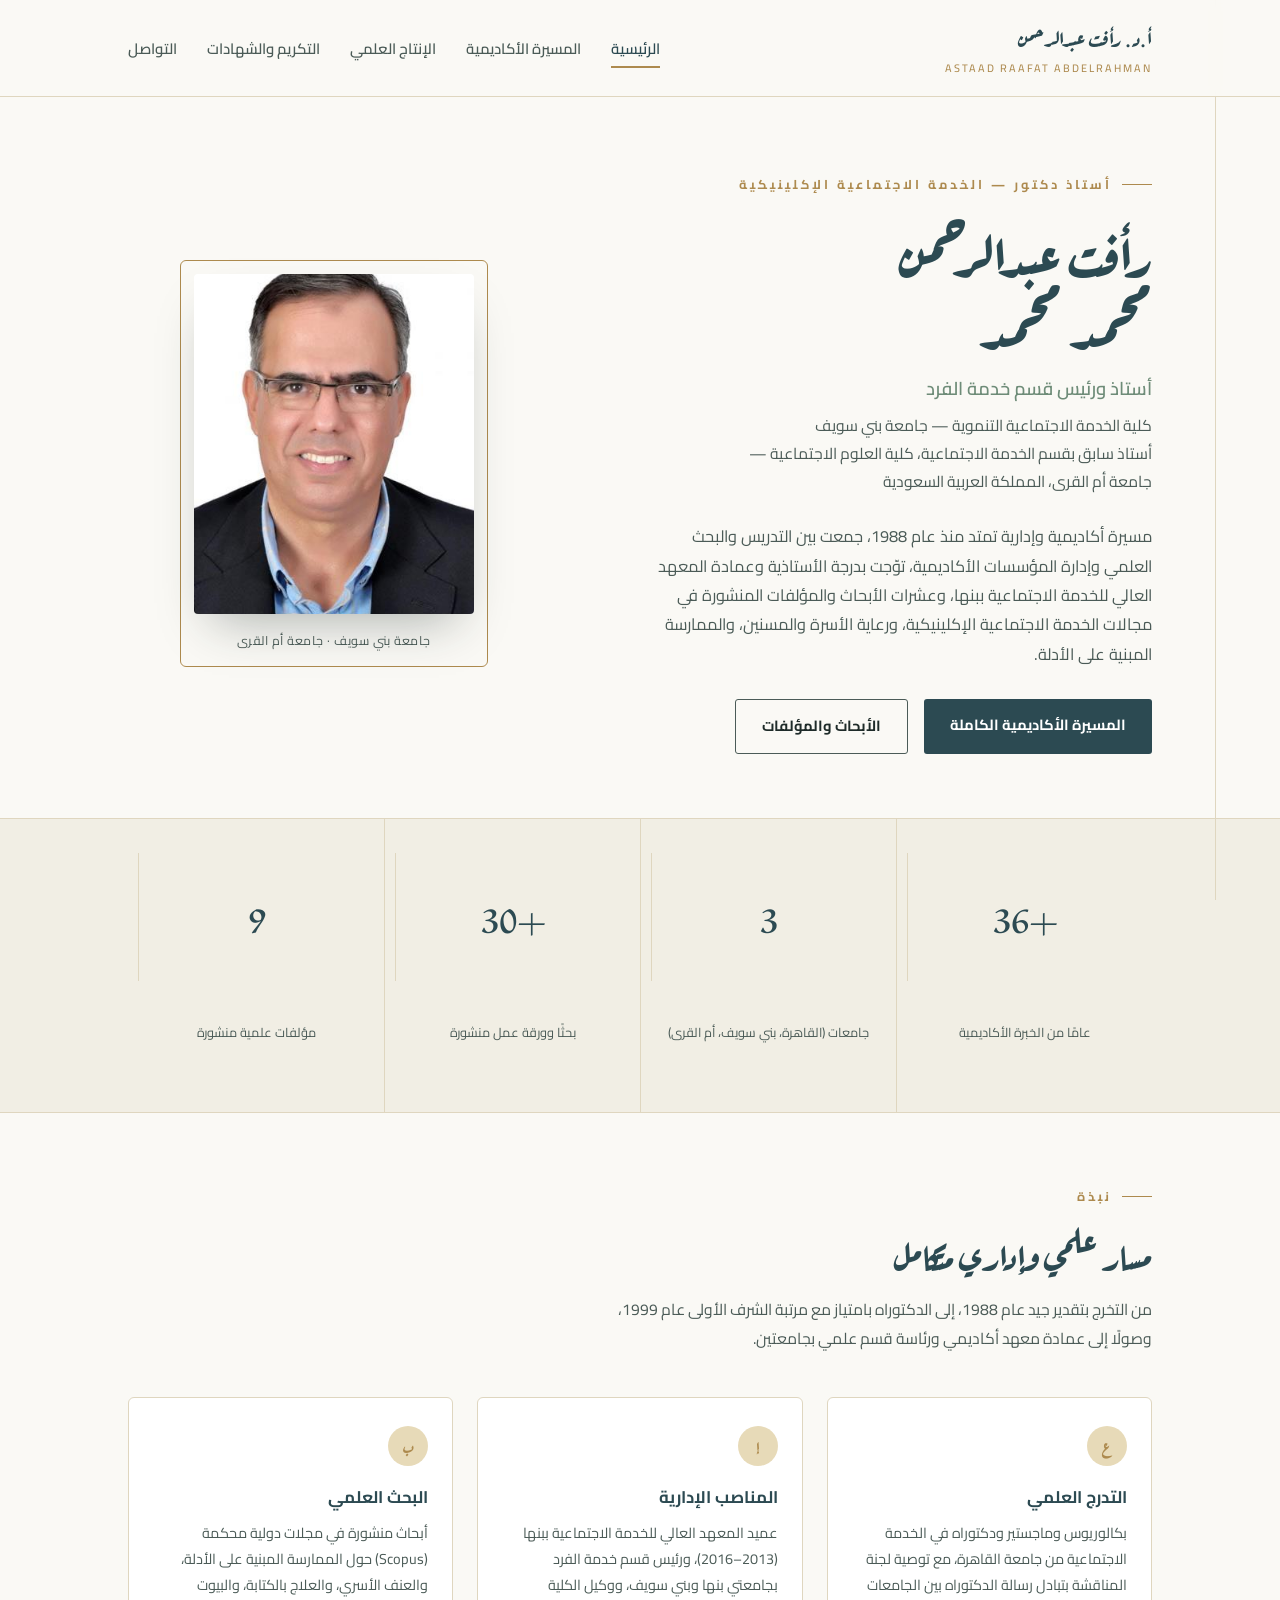
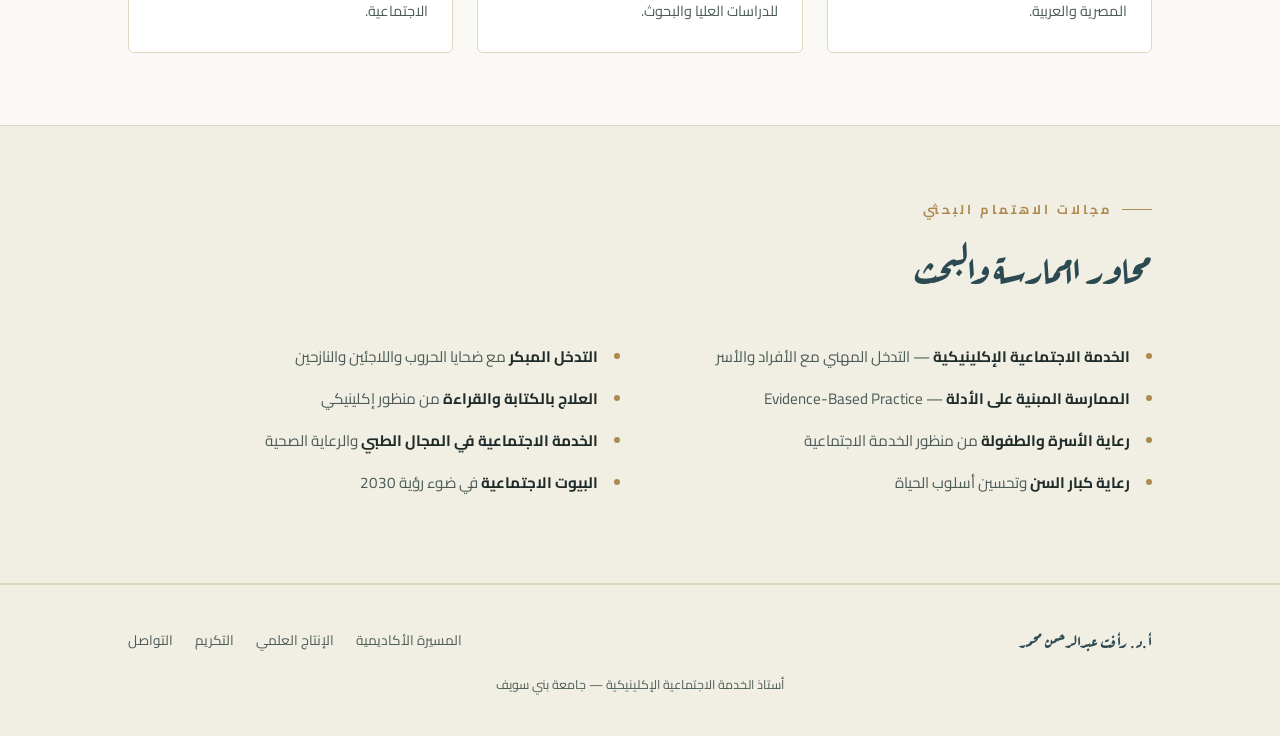
==== index.html @ 3a81be27 "Add files via upload" ====
<!DOCTYPE html>
<html lang="ar" dir="rtl">
<head>
<meta charset="UTF-8">
<meta name="viewport" content="width=device-width, initial-scale=1.0">
<title>أ.د. رأفت عبدالرحمن محمد | أستاذ الخدمة الاجتماعية الإكلينيكية</title>
<meta name="description" content="الموقع الأكاديمي الرسمي للأستاذ الدكتور رأفت عبدالرحمن محمد محمد، أستاذ الخدمة الاجتماعية الإكلينيكية بجامعة بني سويف، وأستاذ سابق بجامعة أم القرى. سيرة ذاتية، أبحاث علمية منشورة، ومؤلفات في مجال الخدمة الاجتماعية.">
<link rel="stylesheet" href="assets/style.css">
</head>
<body>
<div class="paper-rule"></div>

<header>
  <div class="nav-inner">
    <a href="index.html" class="brand">أ.د. رأفت عبدالرحمن<small>ASTAAD RAAFAT ABDELRAHMAN</small></a>
    <nav>
      <ul>
        <li><a href="index.html" class="active">الرئيسية</a></li>
        <li><a href="career.html">المسيرة الأكاديمية</a></li>
        <li><a href="publications.html">الإنتاج العلمي</a></li>
        <li><a href="honors.html">التكريم والشهادات</a></li>
        <li><a href="contact.html">التواصل</a></li>
      </ul>
    </nav>
  </div>
</header>

<main>
  <section class="hero">
    <div class="wrap hero-grid">
      <div>
        <div class="eyebrow">أستاذ دكتور — الخدمة الاجتماعية الإكلينيكية</div>
        <h1>رأفت عبدالرحمن<br>محمد محمد</h1>
        <div class="role">أستاذ ورئيس قسم خدمة الفرد</div>
        <div class="affil">كلية الخدمة الاجتماعية التنموية — جامعة بني سويف<br>أستاذ سابق بقسم الخدمة الاجتماعية، كلية العلوم الاجتماعية — جامعة أم القرى، المملكة العربية السعودية</div>
        <p class="bio">
          مسيرة أكاديمية وإدارية تمتد منذ عام 1988، جمعت بين التدريس والبحث العلمي وإدارة المؤسسات الأكاديمية،
          توّجت بدرجة الأستاذية وعمادة المعهد العالي للخدمة الاجتماعية ببنها، وعشرات الأبحاث والمؤلفات المنشورة
          في مجالات الخدمة الاجتماعية الإكلينيكية، ورعاية الأسرة والمسنين، والممارسة المبنية على الأدلة.
        </p>
        <div class="btn-row">
          <a href="career.html" class="btn btn-primary">المسيرة الأكاديمية الكاملة</a>
          <a href="publications.html" class="btn btn-outline">الأبحاث والمؤلفات</a>
        </div>
      </div>
      <div class="portrait-frame">
        <div class="ring"></div>
        <img src="assets/profile.jpg" alt="الأستاذ الدكتور رأفت عبدالرحمن محمد محمد">
        <div class="portrait-cap">جامعة بني سويف · جامعة أم القرى</div>
      </div>
    </div>
  </section>

  <div class="stat-strip">
    <div class="wrap stat-grid">
      <div><div class="stat-num">+36</div><div class="stat-label">عامًا من الخبرة الأكاديمية</div></div>
      <div><div class="stat-num">3</div><div class="stat-label">جامعات (القاهرة، بني سويف، أم القرى)</div></div>
      <div><div class="stat-num">+30</div><div class="stat-label">بحثًا وورقة عمل منشورة</div></div>
      <div><div class="stat-num">9</div><div class="stat-label">مؤلفات علمية منشورة</div></div>
    </div>
  </div>

  <section>
    <div class="wrap">
      <div class="section-head">
        <div class="eyebrow">نبذة</div>
        <h2>مسار علمي وإداري متكامل</h2>
        <p>من التخرج بتقدير جيد عام 1988، إلى الدكتوراه بامتياز مع مرتبة الشرف الأولى عام 1999، وصولًا إلى عمادة معهد أكاديمي ورئاسة قسم علمي بجامعتين.</p>
      </div>
      <div class="card-grid">
        <div class="card">
          <div class="icon">ع</div>
          <h3>التدرج العلمي</h3>
          <p>بكالوريوس وماجستير ودكتوراه في الخدمة الاجتماعية من جامعة القاهرة، مع توصية لجنة المناقشة بتبادل رسالة الدكتوراه بين الجامعات المصرية والعربية.</p>
        </div>
        <div class="card">
          <div class="icon">إ</div>
          <h3>المناصب الإدارية</h3>
          <p>عميد المعهد العالي للخدمة الاجتماعية ببنها (2013–2016)، ورئيس قسم خدمة الفرد بجامعتي بنها وبني سويف، ووكيل الكلية للدراسات العليا والبحوث.</p>
        </div>
        <div class="card">
          <div class="icon">ب</div>
          <h3>البحث العلمي</h3>
          <p>أبحاث منشورة في مجلات دولية محكمة (Scopus) حول الممارسة المبنية على الأدلة، والعنف الأسري، والعلاج بالكتابة، والبيوت الاجتماعية.</p>
        </div>
      </div>
    </div>
  </section>

  <section style="background:var(--bg-alt); border-top:1px solid var(--line); border-bottom:1px solid var(--line);">
    <div class="wrap">
      <div class="section-head">
        <div class="eyebrow">مجالات الاهتمام البحثي</div>
        <h2>محاور الممارسة والبحث</h2>
      </div>
      <ul class="plain-list" style="columns:2; column-gap:40px;">
        <li><strong>الخدمة الاجتماعية الإكلينيكية</strong> — التدخل المهني مع الأفراد والأسر</li>
        <li><strong>الممارسة المبنية على الأدلة</strong> — Evidence-Based Practice</li>
        <li><strong>رعاية الأسرة والطفولة</strong> من منظور الخدمة الاجتماعية</li>
        <li><strong>رعاية كبار السن</strong> وتحسين أسلوب الحياة</li>
        <li><strong>التدخل المبكر</strong> مع ضحايا الحروب واللاجئين والنازحين</li>
        <li><strong>العلاج بالكتابة والقراءة</strong> من منظور إكلينيكي</li>
        <li><strong>الخدمة الاجتماعية في المجال الطبي</strong> والرعاية الصحية</li>
        <li><strong>البيوت الاجتماعية</strong> في ضوء رؤية 2030</li>
      </ul>
    </div>
  </section>
</main>

<footer>
  <div class="wrap">
    <div class="footer-inner">
      <div class="brand">أ.د. رأفت عبدالرحمن محمد</div>
      <div class="footer-links">
        <a href="career.html">المسيرة الأكاديمية</a>
        <a href="publications.html">الإنتاج العلمي</a>
        <a href="honors.html">التكريم</a>
        <a href="contact.html">التواصل</a>
      </div>
    </div>
    <div class="footer-note">أستاذ الخدمة الاجتماعية الإكلينيكية — جامعة بني سويف</div>
  </div>
</footer>

</body>
</html>
---- assets/style.css ----
/* ===================================================================
   أ.د. رأفت عبدالرحمن محمد — الموقع الأكاديمي
   Design tokens
   bg:      #FAF9F5  (ivory paper)
   bg-alt:  #F1EEE4  (aged parchment panel)
   ink:     #1E2B29  (deep scholarly charcoal-green)
   primary: #2C4A52  (deep teal-ink)
   accent:  #AD8A4E  (antique gold — medals & seals)
   sage:    #6E8C78  (muted sage — social care)
   line:    #DFD6BF  (manuscript rule)
   =================================================================== */

@import url('https://fonts.googleapis.com/css2?family=Aref+Ruqaa:wght@400;700&family=Cairo:wght@300;400;500;600;700&display=swap');

* { margin: 0; padding: 0; box-sizing: border-box; }

:root{
  --bg: #FAF9F5;
  --bg-alt: #F1EEE4;
  --ink: #1E2B29;
  --ink-soft: #4B5B57;
  --primary: #2C4A52;
  --accent: #AD8A4E;
  --accent-soft: #E7DAB8;
  --sage: #6E8C78;
  --line: #DFD6BF;
  --serif: 'Aref Ruqaa', serif;
  --sans: 'Cairo', sans-serif;
}

html{ scroll-behavior: smooth; }

body{
  direction: rtl;
  font-family: var(--sans);
  background: var(--bg);
  color: var(--ink);
  line-height: 1.8;
  font-weight: 400;
  -webkit-font-smoothing: antialiased;
}

a{ color: inherit; text-decoration: none; }

img{ max-width: 100%; display: block; }

.wrap{
  max-width: 1080px;
  margin: 0 auto;
  padding: 0 28px;
}

/* ---------- background texture: faint margin rule, manuscript feel --- */
.paper-rule{
  position: fixed;
  top: 0; bottom: 0;
  right: 64px;
  width: 1px;
  background: var(--line);
  z-index: 0;
  pointer-events: none;
}
@media (max-width: 720px){ .paper-rule{ display:none; } }

/* ---------------------------- header / nav ---------------------------- */
header{
  position: sticky; top: 0; z-index: 50;
  background: rgba(250,249,245,0.92);
  backdrop-filter: blur(6px);
  border-bottom: 1px solid var(--line);
}
.nav-inner{
  display: flex;
  align-items: center;
  justify-content: space-between;
  padding: 18px 28px;
  max-width: 1080px;
  margin: 0 auto;
}
.brand{
  font-family: var(--serif);
  font-size: 1.35rem;
  font-weight: 700;
  color: var(--primary);
  letter-spacing: .5px;
}
.brand small{
  display:block;
  font-family: var(--sans);
  font-size: .68rem;
  font-weight: 500;
  color: var(--accent);
  letter-spacing: 2px;
  margin-top: 2px;
}
nav ul{
  list-style: none;
  display: flex;
  gap: 30px;
}
nav a{
  font-size: .93rem;
  font-weight: 600;
  color: var(--ink-soft);
  position: relative;
  padding-bottom: 4px;
  transition: color .2s;
}
nav a:hover, nav a.active{ color: var(--primary); }
nav a.active::after{
  content: "";
  position: absolute;
  right: 0; left: 0; bottom: -2px;
  height: 2px;
  background: var(--accent);
}
.nav-toggle{ display:none; }
@media (max-width: 780px){
  nav ul{ gap: 16px; flex-wrap: wrap; justify-content:flex-end; }
  nav a{ font-size: .82rem; }
}

/* ------------------------------- hero ---------------------------------- */
.hero{
  padding: 76px 0 64px;
  position: relative;
}
.hero-grid{
  display: grid;
  grid-template-columns: 1.15fr .85fr;
  gap: 56px;
  align-items: center;
}
@media (max-width: 860px){
  .hero-grid{ grid-template-columns: 1fr; }
}
.eyebrow{
  font-size: .8rem;
  letter-spacing: 3px;
  color: var(--accent);
  font-weight: 700;
  margin-bottom: 18px;
  display: flex;
  align-items: center;
  gap: 10px;
}
.eyebrow::before{
  content: "";
  width: 30px; height: 1px;
  background: var(--accent);
}
.hero h1{
  font-family: var(--serif);
  font-size: clamp(2.4rem, 4.5vw, 3.6rem);
  color: var(--primary);
  line-height: 1.25;
  margin-bottom: 14px;
}
.hero .role{
  font-size: 1.15rem;
  color: var(--sage);
  font-weight: 600;
  margin-bottom: 6px;
}
.hero .affil{
  font-size: .98rem;
  color: var(--ink-soft);
  margin-bottom: 26px;
  max-width: 46ch;
}
.hero p.bio{
  font-size: 1.02rem;
  color: var(--ink-soft);
  max-width: 56ch;
  margin-bottom: 30px;
}
.btn-row{ display: flex; gap: 16px; flex-wrap: wrap; }
.btn{
  display: inline-block;
  padding: 13px 26px;
  border-radius: 3px;
  font-weight: 700;
  font-size: .92rem;
  transition: all .2s;
}
.btn-primary{
  background: var(--primary);
  color: #fff;
}
.btn-primary:hover{ background: var(--ink); }
.btn-outline{
  border: 1px solid var(--ink-soft);
  color: var(--ink);
}
.btn-outline:hover{ border-color: var(--accent); color: var(--accent); }

.portrait-frame{
  position: relative;
  justify-self: center;
}
.portrait-frame .ring{
  position: absolute;
  inset: -14px;
  border: 1px solid var(--accent);
  border-radius: 6px;
  z-index: 0;
}
.portrait-frame img{
  position: relative;
  z-index: 1;
  width: 280px;
  height: 340px;
  object-fit: cover;
  border-radius: 4px;
  box-shadow: 0 24px 48px -18px rgba(30,43,41,.35);
}
.portrait-cap{
  margin-top: 16px;
  text-align: center;
  font-size: .78rem;
  color: var(--ink-soft);
  letter-spacing: .5px;
}

/* --------------------------- stat strip --------------------------- */
.stat-strip{
  border-top: 1px solid var(--line);
  border-bottom: 1px solid var(--line);
  background: var(--bg-alt);
}
.stat-grid{
  display: grid;
  grid-template-columns: repeat(4, 1fr);
  text-align: center;
}
.stat-grid div{
  padding: 34px 10px;
  border-left: 1px solid var(--line);
}
.stat-grid div:last-child{ border-left: none; }
.stat-num{
  font-family: var(--serif);
  font-size: 2.1rem;
  color: var(--primary);
  font-weight: 700;
}
.stat-label{
  font-size: .8rem;
  color: var(--ink-soft);
  margin-top: 6px;
}
@media (max-width: 640px){
  .stat-grid{ grid-template-columns: repeat(2,1fr); }
  .stat-grid div:nth-child(2){ border-left:none; }
}

/* ------------------------------ sections ------------------------------ */
section{ padding: 72px 0; }
.section-head{ margin-bottom: 44px; max-width: 62ch; }
.section-head .eyebrow{ margin-bottom: 12px; }
.section-head h2{
  font-family: var(--serif);
  font-size: clamp(1.7rem, 3vw, 2.3rem);
  color: var(--primary);
}
.section-head p{
  color: var(--ink-soft);
  margin-top: 10px;
  font-size: .98rem;
}

.card-grid{
  display: grid;
  grid-template-columns: repeat(3, 1fr);
  gap: 24px;
}
@media (max-width: 860px){ .card-grid{ grid-template-columns: 1fr 1fr; } }
@media (max-width: 600px){ .card-grid{ grid-template-columns: 1fr; } }

.card{
  background: #fff;
  border: 1px solid var(--line);
  border-radius: 6px;
  padding: 28px 24px;
  transition: transform .2s, box-shadow .2s;
}
.card:hover{ transform: translateY(-3px); box-shadow: 0 18px 32px -20px rgba(30,43,41,.25); }
.card .icon{
  width: 40px; height: 40px;
  border-radius: 50%;
  background: var(--accent-soft);
  color: var(--accent);
  display: flex; align-items: center; justify-content: center;
  font-family: var(--serif);
  font-weight: 700;
  margin-bottom: 16px;
}
.card h3{ font-size: 1.05rem; color: var(--primary); margin-bottom: 8px; }
.card p{ font-size: .9rem; color: var(--ink-soft); }

/* ---------------------------- sanad / isnad timeline --------------------- */
.sanad{
  position: relative;
  padding-right: 34px;
}
.sanad::before{
  content: "";
  position: absolute;
  right: 6px; top: 6px; bottom: 6px;
  width: 1px;
  background: linear-gradient(var(--accent), var(--line));
}
.sanad-item{
  position: relative;
  padding-bottom: 40px;
}
.sanad-item:last-child{ padding-bottom: 0; }
.sanad-item::before{
  content: "";
  position: absolute;
  right: -34px; top: 4px;
  width: 11px; height: 11px;
  border-radius: 50%;
  background: var(--bg);
  border: 2px solid var(--accent);
}
.sanad-year{
  font-family: var(--serif);
  font-weight: 700;
  color: var(--accent);
  font-size: 1.05rem;
  margin-bottom: 4px;
}
.sanad-item h3{ color: var(--primary); font-size: 1.08rem; margin-bottom: 6px; }
.sanad-item p{ color: var(--ink-soft); font-size: .93rem; max-width: 62ch; }

/* ------------------------------ pub list ------------------------------- */
.pub-list{ display: flex; flex-direction: column; gap: 0; }
.pub-item{
  display: grid;
  grid-template-columns: 90px 1fr;
  gap: 24px;
  padding: 24px 0;
  border-bottom: 1px solid var(--line);
}
.pub-item:first-child{ border-top: 1px solid var(--line); }
.pub-year{
  font-family: var(--serif);
  font-size: 1.15rem;
  color: var(--accent);
  font-weight: 700;
}
.pub-item h3{ color: var(--primary); font-size: 1.02rem; margin-bottom: 6px; line-height: 1.6; }
.pub-item .meta{ font-size: .85rem; color: var(--ink-soft); }
.pub-tag{
  display: inline-block;
  font-size: .72rem;
  padding: 3px 10px;
  border-radius: 20px;
  background: var(--accent-soft);
  color: #7a5f2d;
  margin-top: 8px;
  font-weight: 600;
}
@media (max-width: 560px){
  .pub-item{ grid-template-columns: 1fr; gap: 4px; }
}

/* ------------------------------ honors grid ----------------------------- */
.honor-grid{ display: grid; grid-template-columns: repeat(2,1fr); gap: 18px; }
@media (max-width: 700px){ .honor-grid{ grid-template-columns: 1fr; } }
.honor-item{
  display: flex; gap: 16px;
  background: #fff;
  border: 1px solid var(--line);
  border-radius: 6px;
  padding: 20px;
}
.honor-item .seal{
  flex: none;
  width: 44px; height: 44px;
  border-radius: 50%;
  border: 1.5px solid var(--accent);
  display: flex; align-items: center; justify-content: center;
  color: var(--accent);
  font-family: var(--serif);
  font-size: 1.1rem;
}
.honor-item h3{ font-size: .96rem; color: var(--primary); margin-bottom: 4px; }
.honor-item p{ font-size: .84rem; color: var(--ink-soft); }

/* ------------------------------- footer --------------------------------- */
footer{
  border-top: 1px solid var(--line);
  padding: 40px 0;
  background: var(--bg-alt);
}
.footer-inner{
  display: flex; justify-content: space-between; align-items: center;
  flex-wrap: wrap; gap: 16px;
}
.footer-inner .brand{ font-size: 1.05rem; }
.footer-links{ display: flex; gap: 22px; font-size: .85rem; color: var(--ink-soft); }
.footer-note{ font-size: .78rem; color: var(--ink-soft); margin-top: 18px; text-align: center; }

/* ------------------------------ page header (inner pages) --------------- */
.page-head{
  padding: 60px 0 20px;
  border-bottom: 1px solid var(--line);
  margin-bottom: 20px;
}
.page-head h1{
  font-family: var(--serif);
  color: var(--primary);
  font-size: clamp(2rem, 4vw, 2.8rem);
}
.page-head p{ color: var(--ink-soft); margin-top: 10px; max-width: 60ch; }

.subhead{
  font-family: var(--serif);
  color: var(--primary);
  font-size: 1.4rem;
  margin: 48px 0 22px;
  padding-bottom: 10px;
  border-bottom: 1px solid var(--line);
}
.subhead:first-of-type{ margin-top: 0; }

.plain-list{ list-style:none; }
.plain-list li{
  position: relative;
  padding-right: 22px;
  margin-bottom: 14px;
  color: var(--ink-soft);
  font-size: .95rem;
  line-height: 1.85;
}
.plain-list li::before{
  content: "";
  position: absolute;
  right: 0; top: 10px;
  width: 6px; height: 6px;
  background: var(--accent);
  border-radius: 50%;
}
.plain-list li strong{ color: var(--ink); }

.book-grid{ display:grid; grid-template-columns: repeat(2,1fr); gap: 18px; }
@media (max-width: 700px){ .book-grid{ grid-template-columns: 1fr; } }
.book-item{
  border-right: 3px solid var(--accent);
  background: #fff;
  border: 1px solid var(--line);
  border-right: 3px solid var(--accent);
  padding: 18px 20px;
  border-radius: 4px;
}
.book-item h3{ color: var(--primary); font-size: .98rem; margin-bottom: 4px; }
.book-item p{ font-size: .82rem; color: var(--ink-soft); }

.contact-card{
  background: #fff;
  border: 1px solid var(--line);
  border-radius: 8px;
  padding: 44px;
  max-width: 620px;
  margin: 0 auto;
  text-align: center;
}
.contact-card .seal-lg{
  width: 64px; height: 64px;
  border-radius: 50%;
  border: 1.5px solid var(--accent);
  display: flex; align-items:center; justify-content:center;
  margin: 0 auto 22px;
  font-family: var(--serif);
  color: var(--accent);
  font-size: 1.6rem;
}
.contact-card h2{ font-family: var(--serif); color: var(--primary); font-size: 1.6rem; margin-bottom: 12px;}
.contact-card p{ color: var(--ink-soft); margin-bottom: 26px; }
.contact-email{
  display: inline-block;
  font-size: 1.05rem;
  color: var(--primary);
  font-weight: 700;
  border-bottom: 1px solid var(--accent);
  padding-bottom: 3px;
}
.affil-list{ margin-top: 34px; text-align: right; }
.affil-list li{ margin-bottom: 10px; }

@media print{
  header, footer{ display:none; }
}
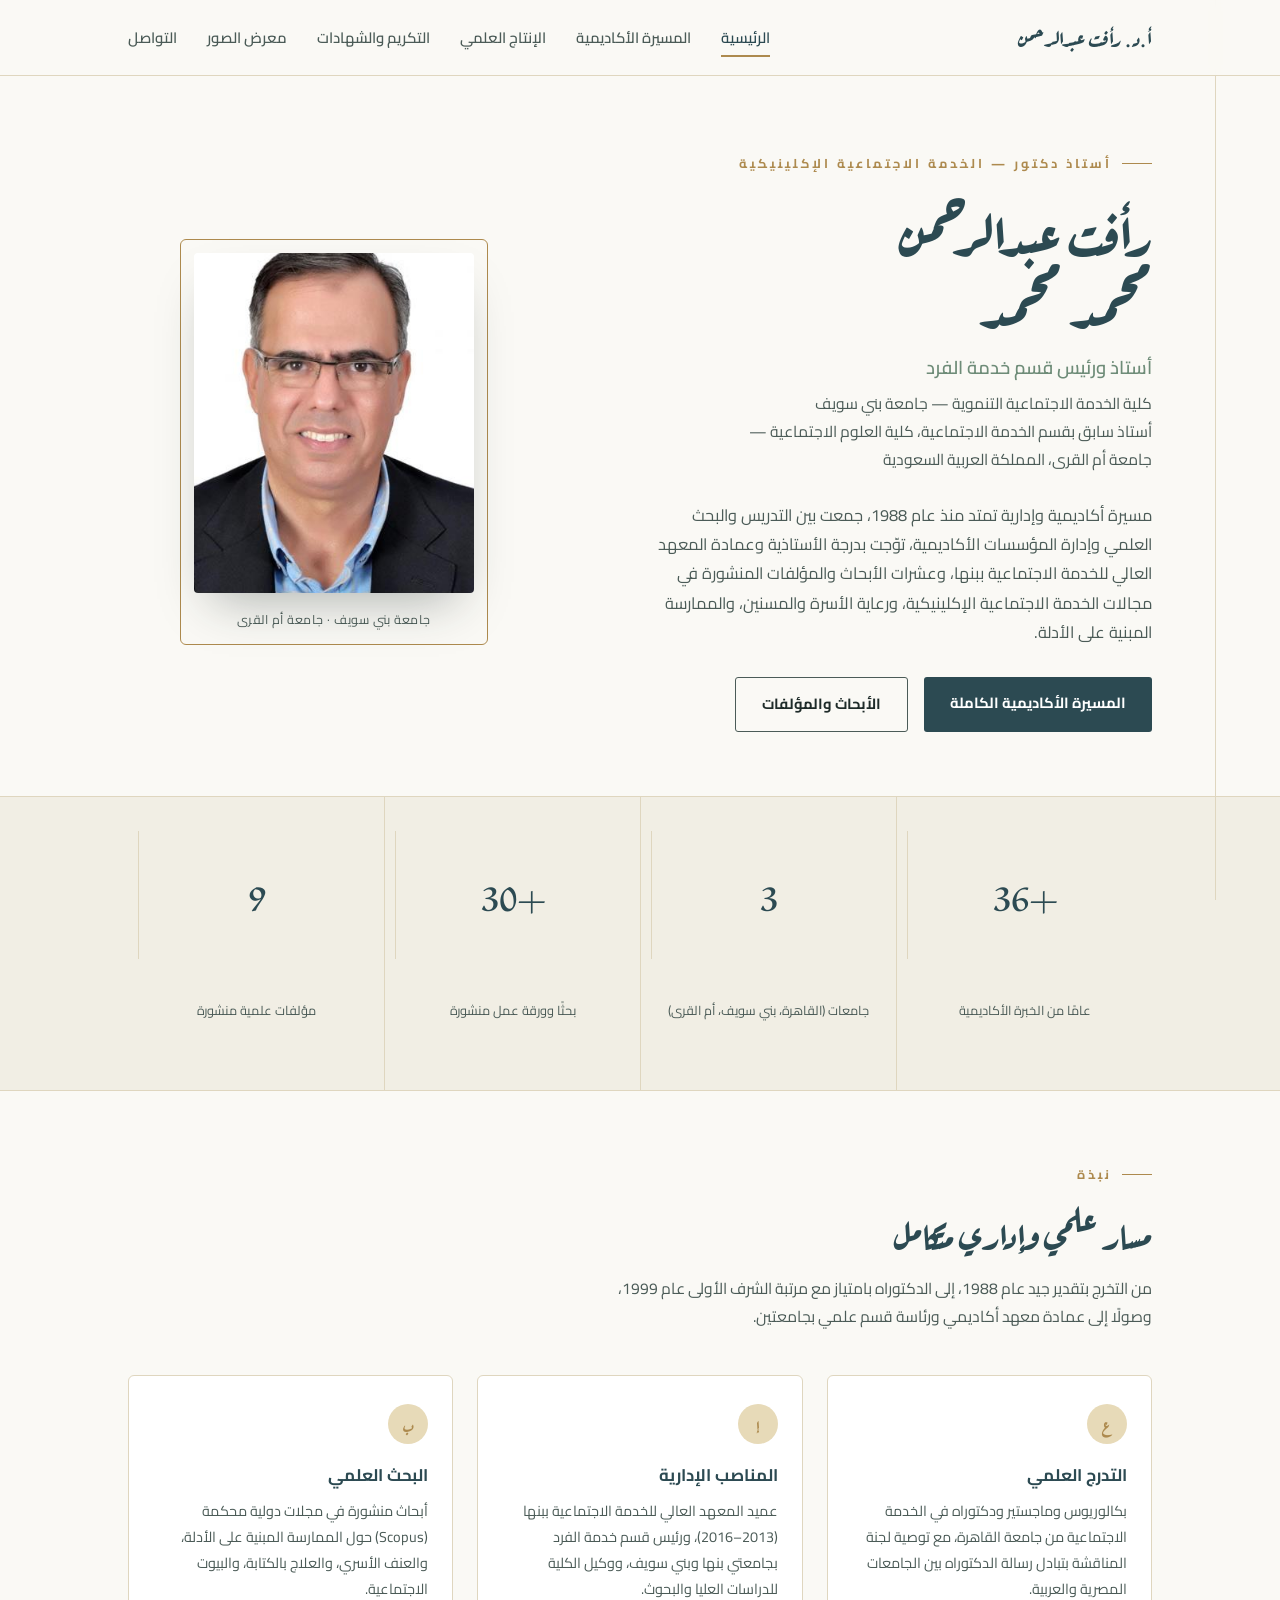
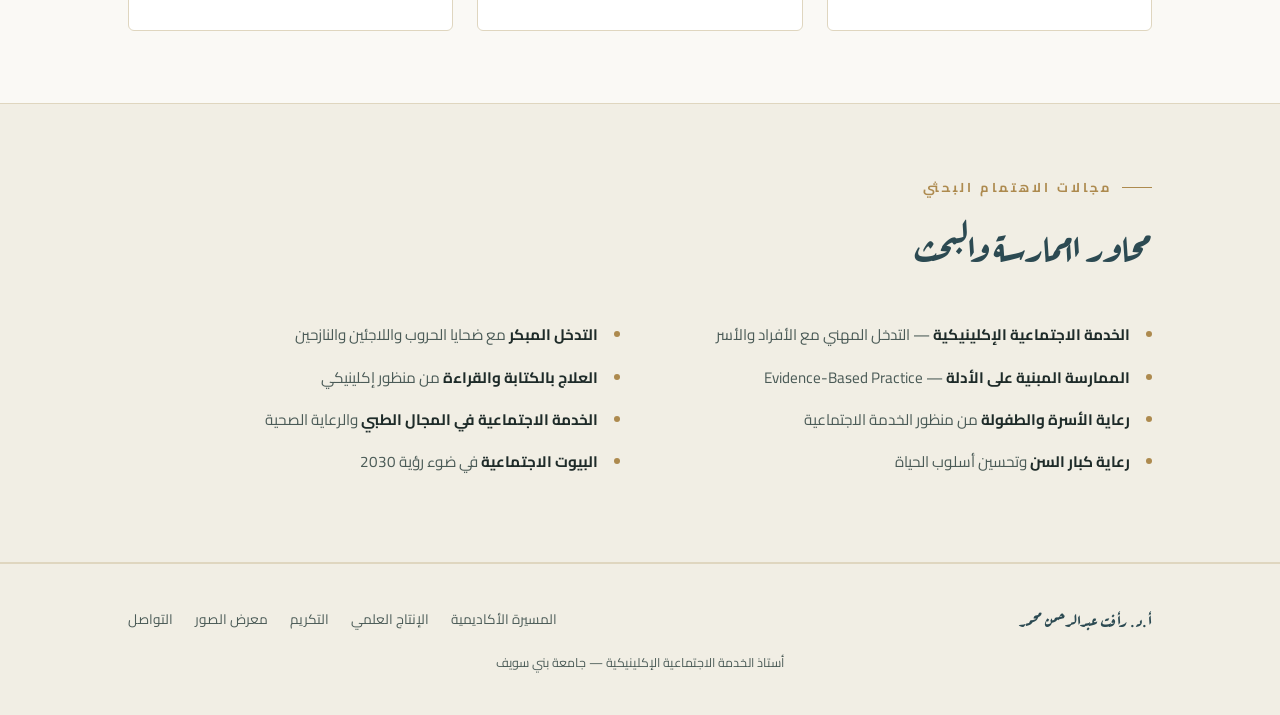
==== commit 8b67f949: "Add files via upload" ====
--- a/index.html
+++ b/index.html
@@ -12,13 +12,14 @@
 
 <header>
   <div class="nav-inner">
-    <a href="index.html" class="brand">أ.د. رأفت عبدالرحمن<small>ASTAAD RAAFAT ABDELRAHMAN</small></a>
+    <a href="index.html" class="brand">أ.د. رأفت عبدالرحمن</a>
     <nav>
       <ul>
         <li><a href="index.html" class="active">الرئيسية</a></li>
         <li><a href="career.html">المسيرة الأكاديمية</a></li>
         <li><a href="publications.html">الإنتاج العلمي</a></li>
         <li><a href="honors.html">التكريم والشهادات</a></li>
+        <li><a href="gallery.html">معرض الصور</a></li>
         <li><a href="contact.html">التواصل</a></li>
       </ul>
     </nav>
@@ -115,6 +116,7 @@
         <a href="career.html">المسيرة الأكاديمية</a>
         <a href="publications.html">الإنتاج العلمي</a>
         <a href="honors.html">التكريم</a>
+        <a href="gallery.html">معرض الصور</a>
         <a href="contact.html">التواصل</a>
       </div>
     </div>
--- a/assets/style.css
+++ b/assets/style.css
@@ -490,6 +490,123 @@
 .affil-list{ margin-top: 34px; text-align: right; }
 .affil-list li{ margin-bottom: 10px; }
 
+/* ------------------------------ gallery -------------------------------- */
+.gallery-tabs{
+  display: flex;
+  gap: 10px;
+  flex-wrap: wrap;
+  margin-bottom: 36px;
+  border-bottom: 1px solid var(--line);
+  padding-bottom: 0;
+}
+.gallery-tab{
+  background: none;
+  border: none;
+  font-family: var(--sans);
+  font-size: .92rem;
+  font-weight: 600;
+  color: var(--ink-soft);
+  padding: 12px 6px;
+  cursor: pointer;
+  position: relative;
+  transition: color .2s;
+}
+.gallery-tab:hover{ color: var(--primary); }
+.gallery-tab.active{ color: var(--primary); }
+.gallery-tab.active::after{
+  content: "";
+  position: absolute;
+  right: 0; left: 0; bottom: -1px;
+  height: 2px;
+  background: var(--accent);
+}
+.gallery-count{
+  font-family: var(--serif);
+  color: var(--accent);
+  margin-right: 4px;
+}
+
+.gallery-grid{
+  display: grid;
+  grid-template-columns: repeat(4, 1fr);
+  gap: 14px;
+}
+@media (max-width: 860px){ .gallery-grid{ grid-template-columns: repeat(3, 1fr); } }
+@media (max-width: 600px){ .gallery-grid{ grid-template-columns: repeat(2, 1fr); gap: 10px; } }
+
+.gallery-item{
+  position: relative;
+  aspect-ratio: 4 / 3;
+  overflow: hidden;
+  border-radius: 4px;
+  border: 1px solid var(--line);
+  cursor: pointer;
+  background: var(--bg-alt);
+}
+.gallery-item img{
+  width: 100%; height: 100%;
+  object-fit: cover;
+  transition: transform .35s ease;
+}
+.gallery-item:hover img{ transform: scale(1.06); }
+.gallery-item::after{
+  content: "";
+  position: absolute; inset: 0;
+  box-shadow: inset 0 0 0 0 rgba(30,43,41,0);
+  transition: box-shadow .2s;
+}
+.gallery-item:hover::after{ box-shadow: inset 0 0 0 2px var(--accent); }
+
+/* lightbox */
+.lightbox{
+  display: none;
+  position: fixed; inset: 0;
+  background: rgba(20,26,25,.94);
+  z-index: 200;
+  align-items: center;
+  justify-content: center;
+  padding: 40px;
+}
+.lightbox.active{ display: flex; }
+.lightbox img{
+  max-width: 90vw;
+  max-height: 82vh;
+  object-fit: contain;
+  border-radius: 3px;
+  box-shadow: 0 30px 60px rgba(0,0,0,.5);
+}
+.lightbox-close, .lightbox-prev, .lightbox-next{
+  position: absolute;
+  background: rgba(250,249,245,.12);
+  border: 1px solid rgba(250,249,245,.4);
+  color: #FAF9F5;
+  font-family: var(--sans);
+  font-size: 1.1rem;
+  width: 44px; height: 44px;
+  border-radius: 50%;
+  display: flex; align-items: center; justify-content: center;
+  cursor: pointer;
+  transition: background .2s;
+}
+.lightbox-close:hover, .lightbox-prev:hover, .lightbox-next:hover{ background: rgba(250,249,245,.25); }
+.lightbox-close{ top: 24px; left: 24px; }
+.lightbox-prev{ right: 24px; top: 50%; transform: translateY(-50%); }
+.lightbox-next{ left: 24px; top: 50%; transform: translateY(-50%); }
+.lightbox-counter{
+  position: absolute;
+  bottom: 24px;
+  right: 50%; transform: translateX(50%);
+  color: rgba(250,249,245,.75);
+  font-size: .82rem;
+  letter-spacing: 1px;
+}
+@media (max-width: 640px){
+  .lightbox{ padding: 16px; }
+  .lightbox-close{ top: 12px; left: 12px; width: 38px; height: 38px; }
+  .lightbox-prev{ right: 8px; width: 38px; height: 38px; }
+  .lightbox-next{ left: 8px; width: 38px; height: 38px; }
+}
+
 @media print{
   header, footer{ display:none; }
 }
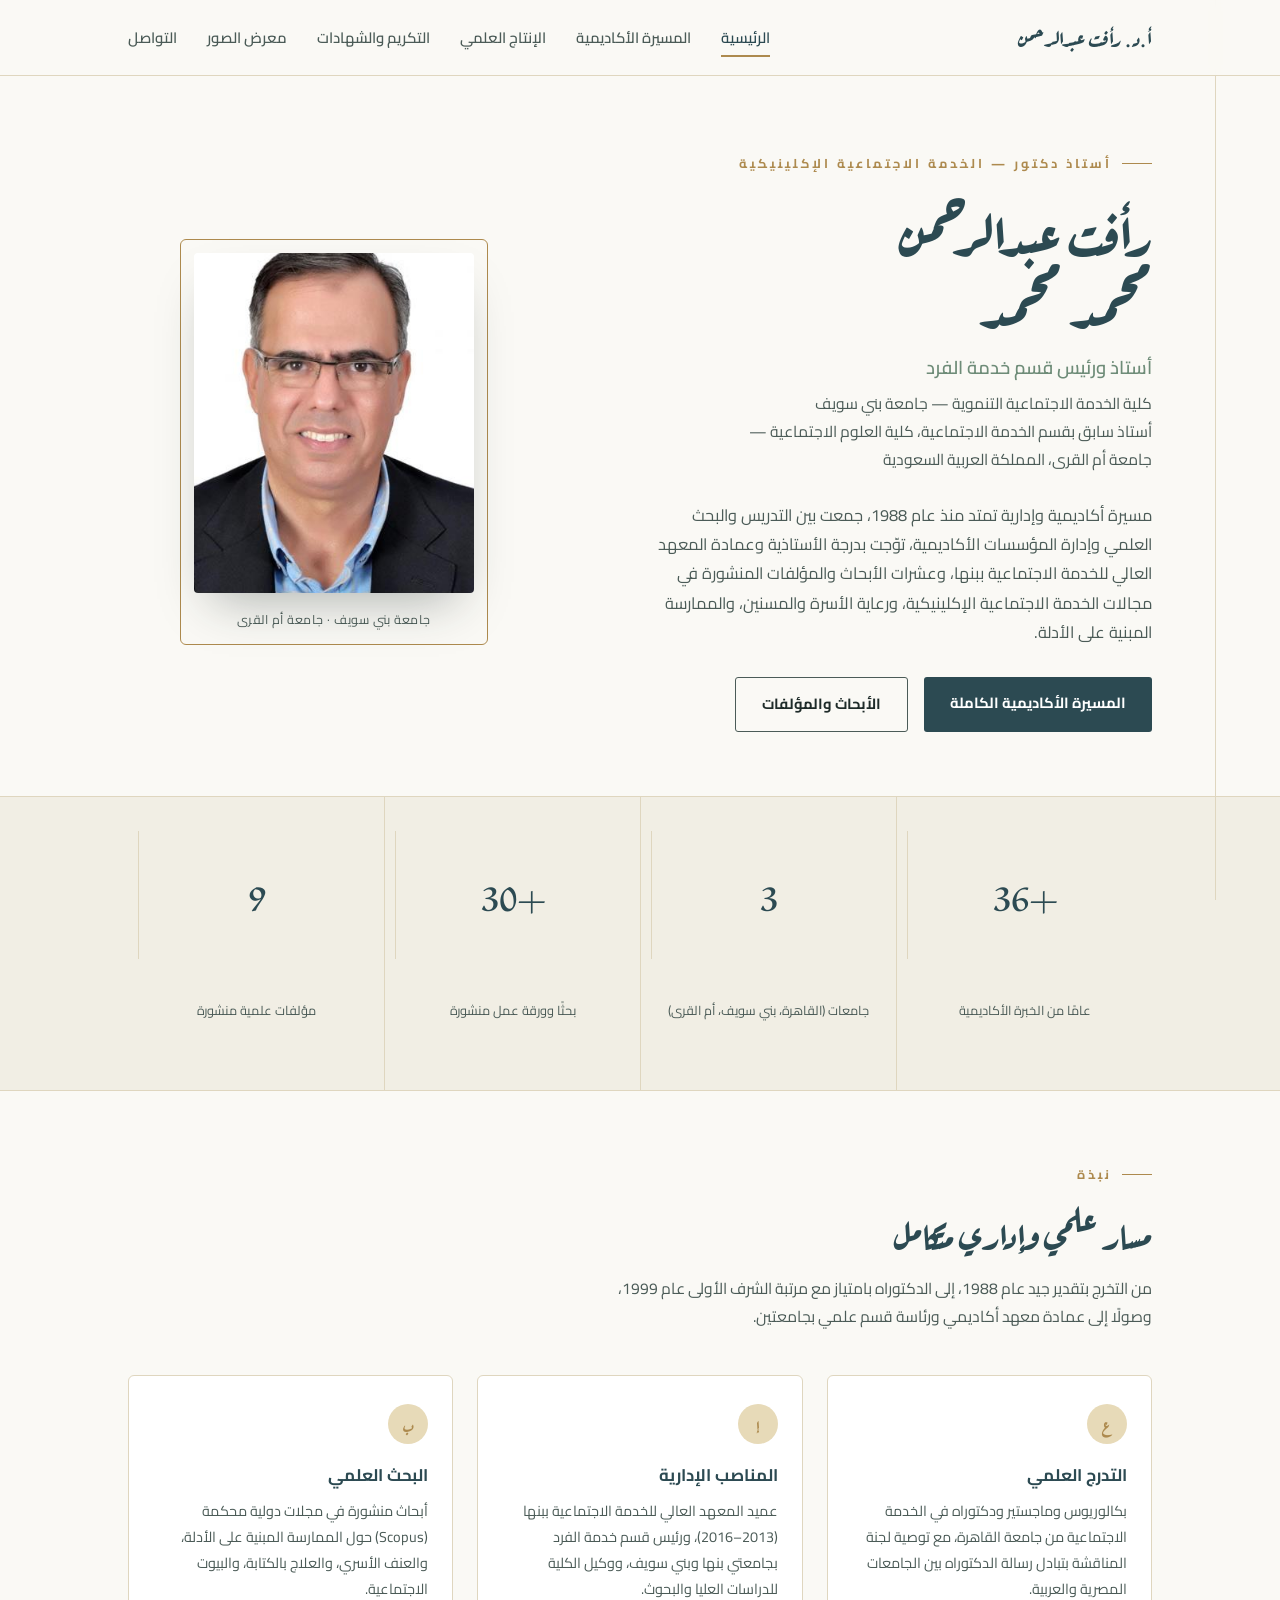
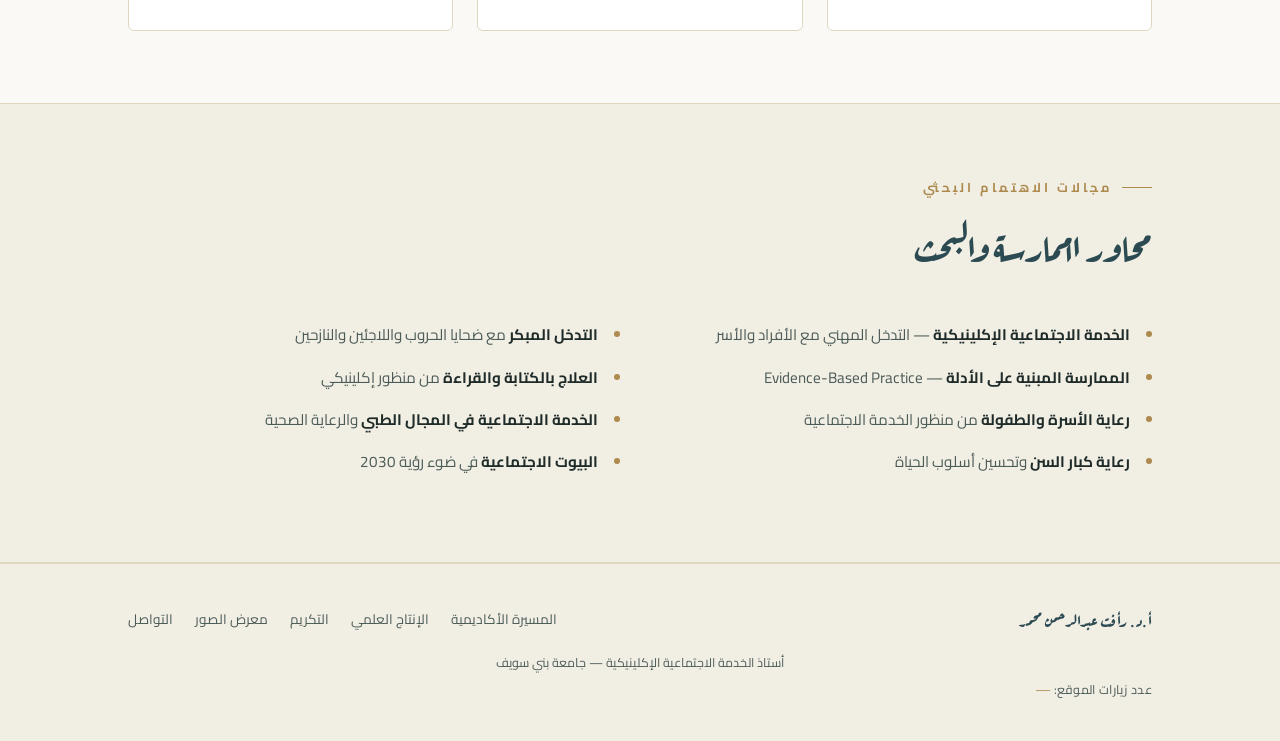
==== commit 2654a9ac: "Add files via upload" ====
--- a/index.html
+++ b/index.html
@@ -121,8 +121,21 @@
       </div>
     </div>
     <div class="footer-note">أستاذ الخدمة الاجتماعية الإكلينيكية — جامعة بني سويف</div>
+    <div class="visitor-counter">عدد زيارات الموقع: <strong id="visitorCount">…</strong></div>
   </div>
 </footer>
 
+<script>
+  fetch('https://api.countapi.xyz/hit/rafat-abdelrahman-portfolio/site-visits')
+    .then(r => r.json())
+    .then(data => {
+      const el = document.getElementById('visitorCount');
+      if (el) el.textContent = data.value.toLocaleString('ar-EG');
+    })
+    .catch(() => {
+      const el = document.getElementById('visitorCount');
+      if (el) el.textContent = '—';
+    });
+</script>
 </body>
 </html>
--- a/assets/style.css
+++ b/assets/style.css
@@ -607,6 +607,20 @@
   .lightbox-next{ left: 8px; width: 38px; height: 38px; }
 }
 
+.visitor-counter{
+  font-family: var(--sans);
+  font-size: .78rem;
+  color: var(--ink-soft);
+  letter-spacing: .3px;
+}
+.visitor-counter strong{
+  font-family: var(--serif);
+  color: var(--accent);
+  font-weight: 700;
+  font-size: .9rem;
+  margin-left: 4px;
+}
+
 @media print{
   header, footer{ display:none; }
 }
